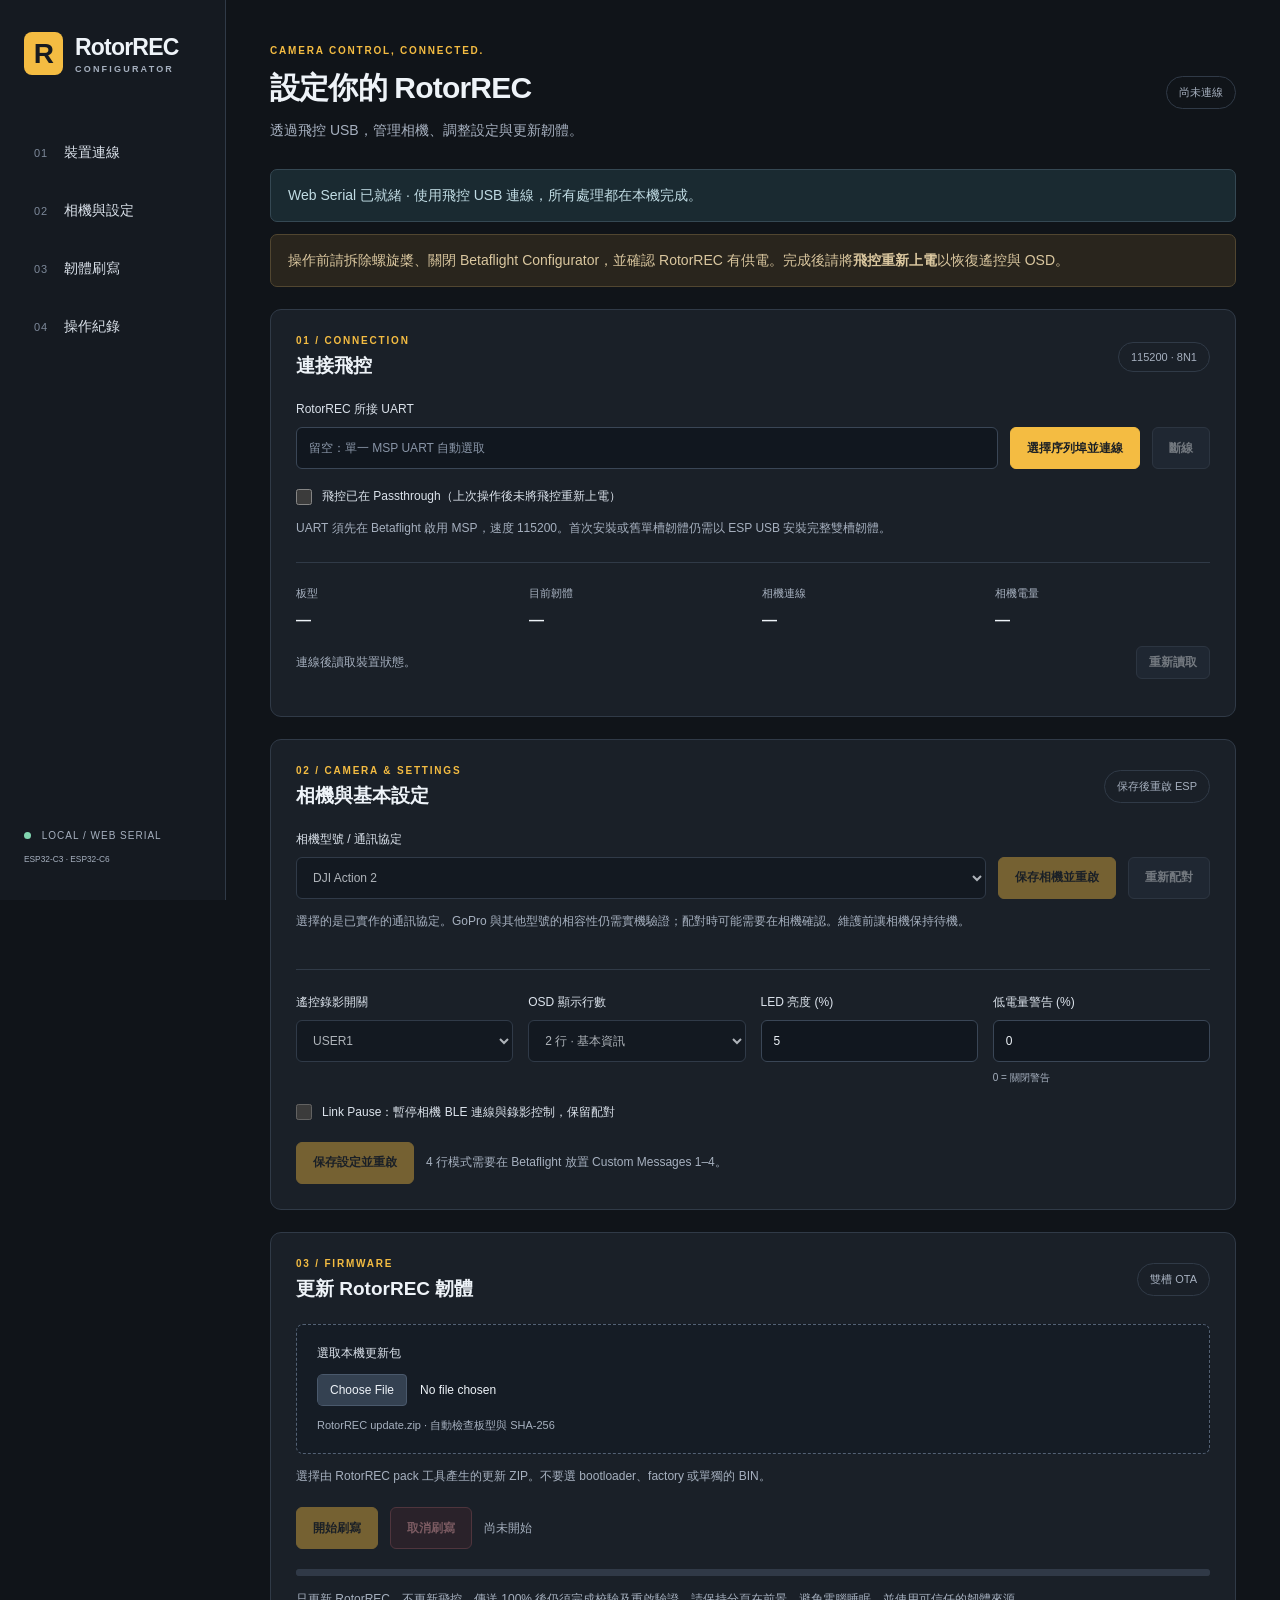
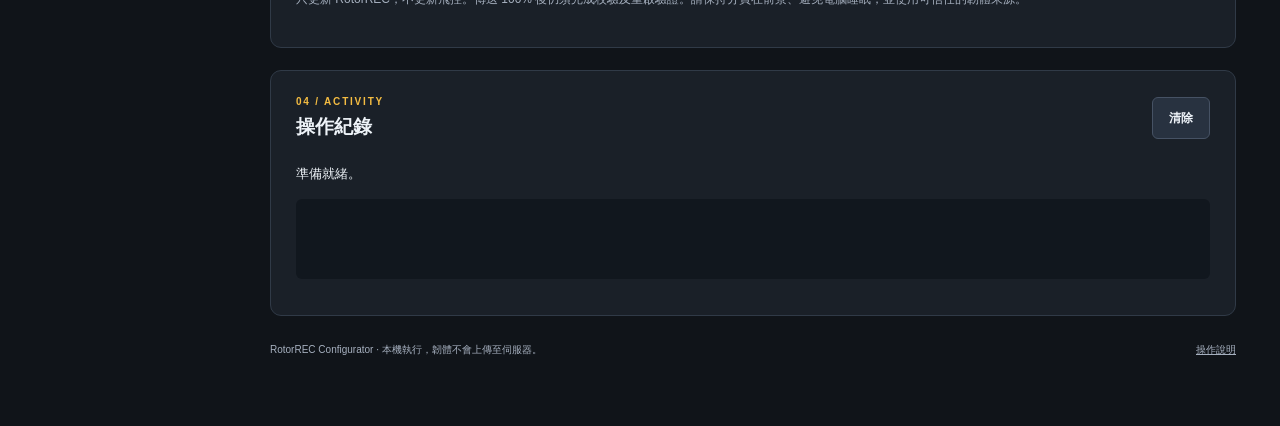
==== tools/web-configurator/index.html @ 885c6a10 "Add Chrome configurator and harden passthrough workflows" ====
<!doctype html>
<html lang="zh-Hant">
<head>
  <meta charset="utf-8"><meta name="viewport" content="width=device-width, initial-scale=1">
  <meta name="theme-color" content="#11151b"><title>RotorREC Configurator</title>
  <link rel="stylesheet" href="style.css"><script type="module" src="app.mjs"></script>
</head>
<body>
  <aside class="sidebar">
    <a class="brand" href="#connection"><span class="mark">R</span><span>RotorREC<small>CONFIGURATOR</small></span></a>
    <nav aria-label="設定區域"><a href="#connection">01 <span>裝置連線</span></a><a href="#camera-section">02 <span>相機與設定</span></a><a href="#firmware-section">03 <span>韌體刷寫</span></a><a href="#log-section">04 <span>操作紀錄</span></a></nav>
    <div class="sidebar-foot"><span class="dot"></span> LOCAL / WEB SERIAL<br><small>ESP32-C3 · ESP32-C6</small></div>
  </aside>
  <main>
    <header><div><p class="eyebrow">CAMERA CONTROL, CONNECTED.</p><h1>設定你的 RotorREC</h1><p>透過飛控 USB，管理相機、調整設定與更新韌體。</p></div><span id="connection-badge" class="badge">尚未連線</span></header>
    <div id="support" class="notice" role="status">使用桌面 Chrome 或 Edge，從 localhost 或 HTTPS 開啟。</div>
    <div class="notice warning">操作前請拆除螺旋槳、關閉 Betaflight Configurator，並確認 RotorREC 有供電。完成後請將<strong>飛控重新上電</strong>以恢復遙控與 OSD。</div>
    <section id="connection" class="card">
      <div class="section-heading"><div><p class="eyebrow">01 / CONNECTION</p><h2>連接飛控</h2></div><span class="label">115200 · 8N1</span></div>
      <div class="connection-row"><label>RotorREC 所接 UART <input id="uart" type="number" min="1" max="20" step="1" placeholder="留空：單一 MSP UART 自動選取"></label><button id="connect" class="primary">選擇序列埠並連線</button><button id="disconnect" disabled>斷線</button></div>
      <label class="check"><input id="direct" type="checkbox">飛控已在 Passthrough（上次操作後未將飛控重新上電）</label>
      <p class="hint">UART 須先在 Betaflight 啟用 MSP，速度 115200。首次安裝或舊單槽韌體仍需以 ESP USB 安裝完整雙槽韌體。</p>
      <div class="stats"><div><small>板型</small><strong id="board">—</strong></div><div><small>目前韌體</small><strong id="version">—</strong></div><div><small>相機連線</small><strong id="phase">—</strong></div><div><small>相機電量</small><strong id="battery">—</strong></div></div>
      <div class="status-row"><span id="device-status">連線後讀取裝置狀態。</span><button id="refresh" data-device disabled>重新讀取</button></div>
      <p id="pair-code" class="pair-code" hidden></p><p id="pending" class="hint"></p>
    </section>
    <section id="camera-section" class="card">
      <div class="section-heading"><div><p class="eyebrow">02 / CAMERA & SETTINGS</p><h2>相機與基本設定</h2></div><span class="label">保存後重啟 ESP</span></div>
      <fieldset id="camera-controls" disabled><legend class="sr-only">相機協定</legend><div class="connection-row"><label>相機型號 / 通訊協定<select id="camera"><option value="2">DJI Action 2</option><option value="1">DJI R SDK（Action 4 路徑）</option><option value="3">GoPro（Open GoPro BLE）</option></select></label><button id="save-camera" class="primary">保存相機並重啟</button><button id="pair">重新配對</button></div></fieldset>
      <p class="hint">選擇的是已實作的通訊協定。GoPro 與其他型號的相容性仍需實機驗證；配對時可能需要在相機確認。維護前讓相機保持待機。</p>
      <fieldset id="settings-controls" disabled><legend class="sr-only">基本設定</legend><div class="settings-grid">
        <label>遙控錄影開關<select id="user"><option value="40">USER1</option><option value="41">USER2</option><option value="42">USER3</option><option value="43">USER4</option></select></label>
        <label>OSD 顯示行數<select id="osd"><option value="2">2 行 · 基本資訊</option><option value="4">4 行 · 擴充資訊</option></select></label>
        <label>LED 亮度 (%)<input id="led" type="number" min="1" max="100" step="1" value="5"></label>
        <label>低電量警告 (%)<input id="low-battery" type="number" min="0" max="100" step="1" value="0"><small>0 = 關閉警告</small></label>
      </div><label class="check"><input id="link-pause" type="checkbox">Link Pause：暫停相機 BLE 連線與錄影控制，保留配對</label><div class="actions"><button id="save-settings" class="primary">保存設定並重啟</button><span class="hint">4 行模式需要在 Betaflight 放置 Custom Messages 1–4。</span></div></fieldset>
    </section>
    <section id="firmware-section" class="card">
      <div class="section-heading"><div><p class="eyebrow">03 / FIRMWARE</p><h2>更新 RotorREC 韌體</h2></div><span class="label">雙槽 OTA</span></div>
      <label class="file-picker">選取本機更新包 <input id="package" type="file" accept=".zip,application/zip"><span>RotorREC update.zip · 自動檢查板型與 SHA-256</span></label>
      <p id="package-info" class="hint">選擇由 RotorREC pack 工具產生的更新 ZIP。不要選 bootloader、factory 或單獨的 BIN。</p>
      <div class="actions"><button id="flash" class="primary" disabled>開始刷寫</button><button id="cancel" class="danger" disabled>取消刷寫</button><span id="progress-text" role="status">尚未開始</span></div>
      <progress id="progress" value="0" max="100" aria-label="韌體傳輸進度"></progress>
      <p class="hint">只更新 RotorREC，不更新飛控。傳送 100% 後仍須完成校驗及重啟驗證。請保持分頁在前景、避免電腦睡眠，並使用可信任的韌體來源。</p>
    </section>
    <section id="log-section" class="card"><div class="section-heading"><div><p class="eyebrow">04 / ACTIVITY</p><h2>操作紀錄</h2></div><button id="clear-log">清除</button></div><p id="result" role="status" aria-live="polite">準備就緒。</p><pre id="log" aria-label="操作紀錄"></pre></section>
    <footer>RotorREC Configurator · 本機執行，韌體不會上傳至伺服器。<a href="README.md">操作說明</a></footer>
  </main>
</body></html>
---- tools/web-configurator/style.css ----
:root{color-scheme:dark;--bg:#101419;--panel:#1a2028;--line:#303a47;--muted:#a6b0bf;--text:#eef3f8;--accent:#f4bc42;--green:#81d5b0;font-family:Inter,"Segoe UI","Microsoft JhengHei",sans-serif;font-size:14px}*{box-sizing:border-box}body{margin:0;background:var(--bg);color:var(--text)}a{color:inherit}.sidebar{position:fixed;inset:0 auto 0 0;width:226px;border-right:1px solid var(--line);padding:32px 24px;background:#151a21}.brand{display:flex;gap:12px;align-items:center;text-decoration:none;font-size:23px;font-weight:750;letter-spacing:-.8px}.mark{display:grid;place-items:center;background:var(--accent);color:#171b21;width:39px;height:43px;border-radius:8px;font-size:28px}.brand small{display:block;color:var(--muted);font-size:9px;letter-spacing:2.2px;margin-top:3px}nav{display:grid;gap:10px;margin-top:54px}nav a{text-decoration:none;color:#7d899a;padding:15px 10px;border-radius:7px;font-size:11px;letter-spacing:1px}nav span{color:#dce3ec;font-size:14px;letter-spacing:0;margin-left:12px}nav a:hover,nav a:focus-visible{background:#252d38;color:var(--accent)}.sidebar-foot{position:absolute;bottom:30px;font-size:10px;line-height:2.3;letter-spacing:1px;color:var(--muted)}.sidebar-foot small{letter-spacing:0}.dot{display:inline-block;width:7px;height:7px;background:var(--green);border-radius:50%;margin-right:7px}main{max-width:1410px;margin-left:226px;padding:42px 44px}header{display:flex;justify-content:space-between;align-items:center;gap:20px;margin-bottom:26px}h1{font-size:30px;letter-spacing:-.8px;margin:9px 0 10px}h2{font-size:19px;margin:7px 0 0}header p{color:var(--muted);margin:0;line-height:1.7}.eyebrow{font-size:10px;letter-spacing:1.8px;font-weight:650;color:var(--accent);margin:0}.badge,.label{white-space:nowrap;border:1px solid var(--line);border-radius:30px;padding:8px 12px;font-size:11px;color:var(--muted)}.badge.connected{color:var(--green);border-color:#436b59}.notice{padding:13px 17px;border-radius:7px;border:1px solid #354853;background:#1a2a31;line-height:1.8;margin-bottom:12px;color:#c1dce4}.notice.warning{border-color:#514630;background:#29251d;color:#dac79f}.notice[hidden]{display:none}.card{border:1px solid var(--line);border-radius:11px;background:var(--panel);padding:25px;margin-top:22px;scroll-margin-top:20px}.section-heading{display:flex;justify-content:space-between;align-items:center;margin-bottom:22px;gap:15px}label{display:flex;flex-direction:column;gap:9px;font-size:12px;color:#dce3ec}input,select,button{font:inherit}input,select{width:100%;background:#11171f;border:1px solid #3a4656;color:var(--text);border-radius:6px;padding:11px 12px;min-height:42px}input::placeholder{color:#8995a7;font-size:12px}input[type=checkbox]{width:16px;min-height:16px;height:16px;margin:0;accent-color:var(--accent)}button{border:1px solid #465264;background:#283240;border-radius:6px;color:#eef3f8;padding:11px 16px;font-size:12px;font-weight:650;cursor:pointer;min-height:42px;white-space:nowrap}button.primary{background:var(--accent);color:#1c2025;border-color:var(--accent)}button.danger{border-color:#99525b;color:#ffabb1;background:#40262d}button:hover:not(:disabled){filter:brightness(1.12)}button:disabled{opacity:.42;cursor:not-allowed}input:focus-visible,select:focus-visible,button:focus-visible,a:focus-visible{outline:2px solid var(--accent);outline-offset:3px}.connection-row{display:flex;align-items:end;gap:12px}.connection-row label{flex:1;min-width:220px}.check{flex-direction:row;align-items:center;gap:10px;line-height:1.6;margin-top:18px}.hint{color:var(--muted);font-size:12px;line-height:1.8}.stats{display:grid;grid-template-columns:repeat(4,1fr);gap:18px;padding:23px 0 18px;border-top:1px solid var(--line);margin-top:22px}.stats small{display:block;color:var(--muted);font-size:11px;margin-bottom:10px}.stats strong{font-size:15px;overflow-wrap:anywhere}.status-row{display:flex;align-items:center;justify-content:space-between;gap:15px;color:var(--muted);font-size:12px}.status-row button{min-height:32px;padding:7px 12px}fieldset{border:0;padding:0;margin:0;min-width:0}.settings-grid{display:grid;grid-template-columns:repeat(4,1fr);gap:15px;border-top:1px solid var(--line);padding-top:24px;margin-top:24px}label small{font-size:10px;color:var(--muted)}.actions{display:flex;align-items:center;gap:12px;flex-wrap:wrap;margin-top:20px}.file-picker{border:1px dashed #536174;padding:20px;background:#151c25;border-radius:7px;gap:12px}.file-picker input{background:transparent;border:0;padding:0;min-height:30px}.file-picker input::file-selector-button{background:#344151;color:var(--text);border:1px solid #4a596c;border-radius:4px;padding:8px 12px;margin-right:13px;cursor:pointer}.file-picker span{color:var(--muted);font-size:11px}progress{width:100%;height:7px;margin-top:20px;accent-color:var(--accent);border:0;background:#303947;border-radius:4px}progress::-webkit-progress-bar{background:#303947;border-radius:4px}progress::-webkit-progress-value{background:var(--accent);border-radius:4px}#progress-text{color:var(--muted);font-size:12px}.pair-code{color:var(--accent);font-size:17px}#log{white-space:pre-wrap;overflow-wrap:anywhere;font:11px/1.9 Consolas,monospace;color:#a8bacb;background:#11171e;border-radius:6px;padding:15px;max-height:240px;overflow:auto;min-height:80px}#result{font-size:13px;line-height:1.8}#result.error{color:#ffabb1}#result.success{color:var(--green)}footer{display:flex;justify-content:space-between;gap:20px;color:var(--muted);font-size:10px;line-height:1.8;padding:25px 0}.sr-only{position:absolute;width:1px;height:1px;padding:0;margin:-1px;overflow:hidden;clip:rect(0,0,0,0);white-space:nowrap;border:0}@media(max-width:1100px){.sidebar{width:190px;padding:30px 18px}main{margin-left:190px;padding:30px 24px}.connection-row{flex-wrap:wrap}.connection-row label{flex-basis:100%}.settings-grid{grid-template-columns:repeat(2,1fr)}.stats{grid-template-columns:repeat(2,1fr)}}@media(max-width:680px){.sidebar{position:static;width:auto;padding:20px;border-right:0;border-bottom:1px solid var(--line)}nav{display:flex;justify-content:space-between;margin-top:18px;gap:3px}nav a{padding:6px;font-size:0}nav span{font-size:12px;margin:0}.sidebar-foot{display:none}main{margin:0;padding:24px 14px}header{align-items:start}h1{font-size:24px}.badge{font-size:10px;padding:7px}.card{padding:20px 17px}.label{font-size:9px;padding:6px 9px}.settings-grid{gap:13px}.actions .hint{flex-basis:100%}.connection-row button{flex:1}footer{flex-direction:column;gap:6px}}@media(prefers-reduced-motion:no-preference){html{scroll-behavior:smooth}}
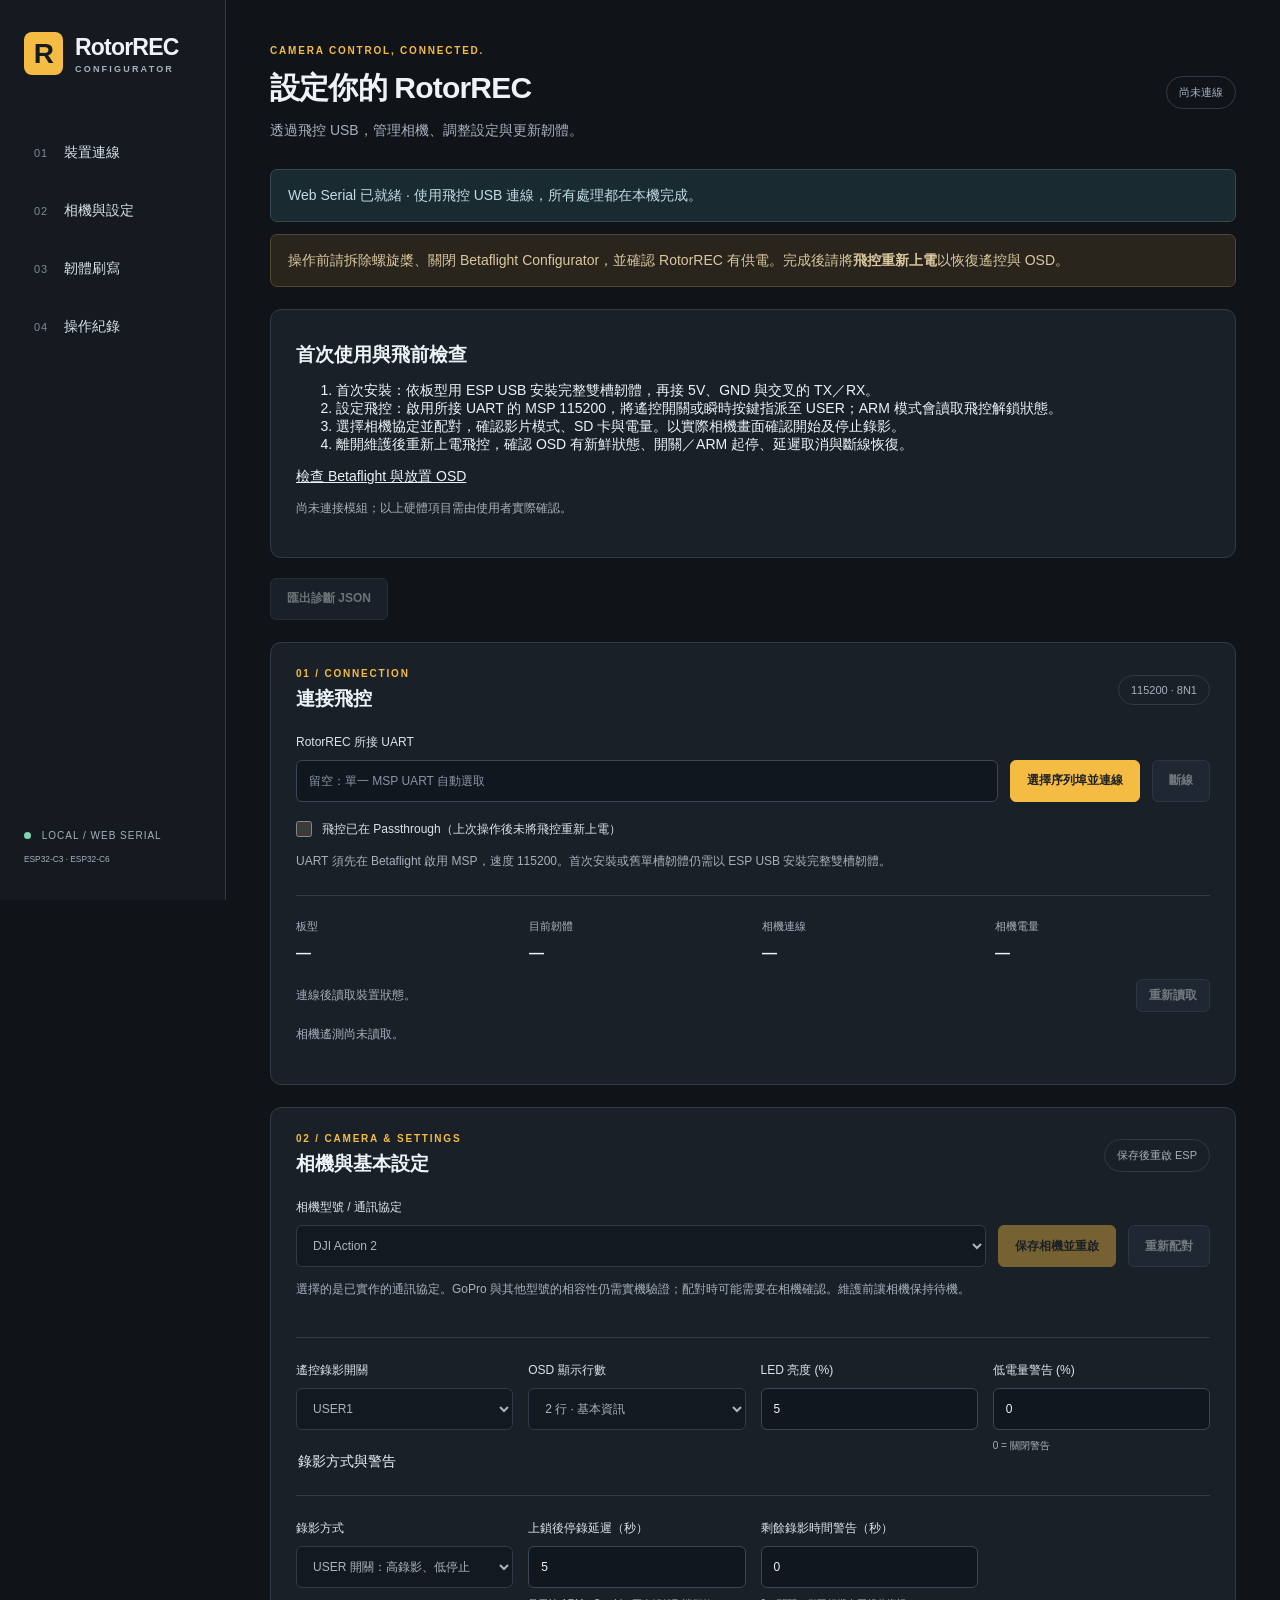
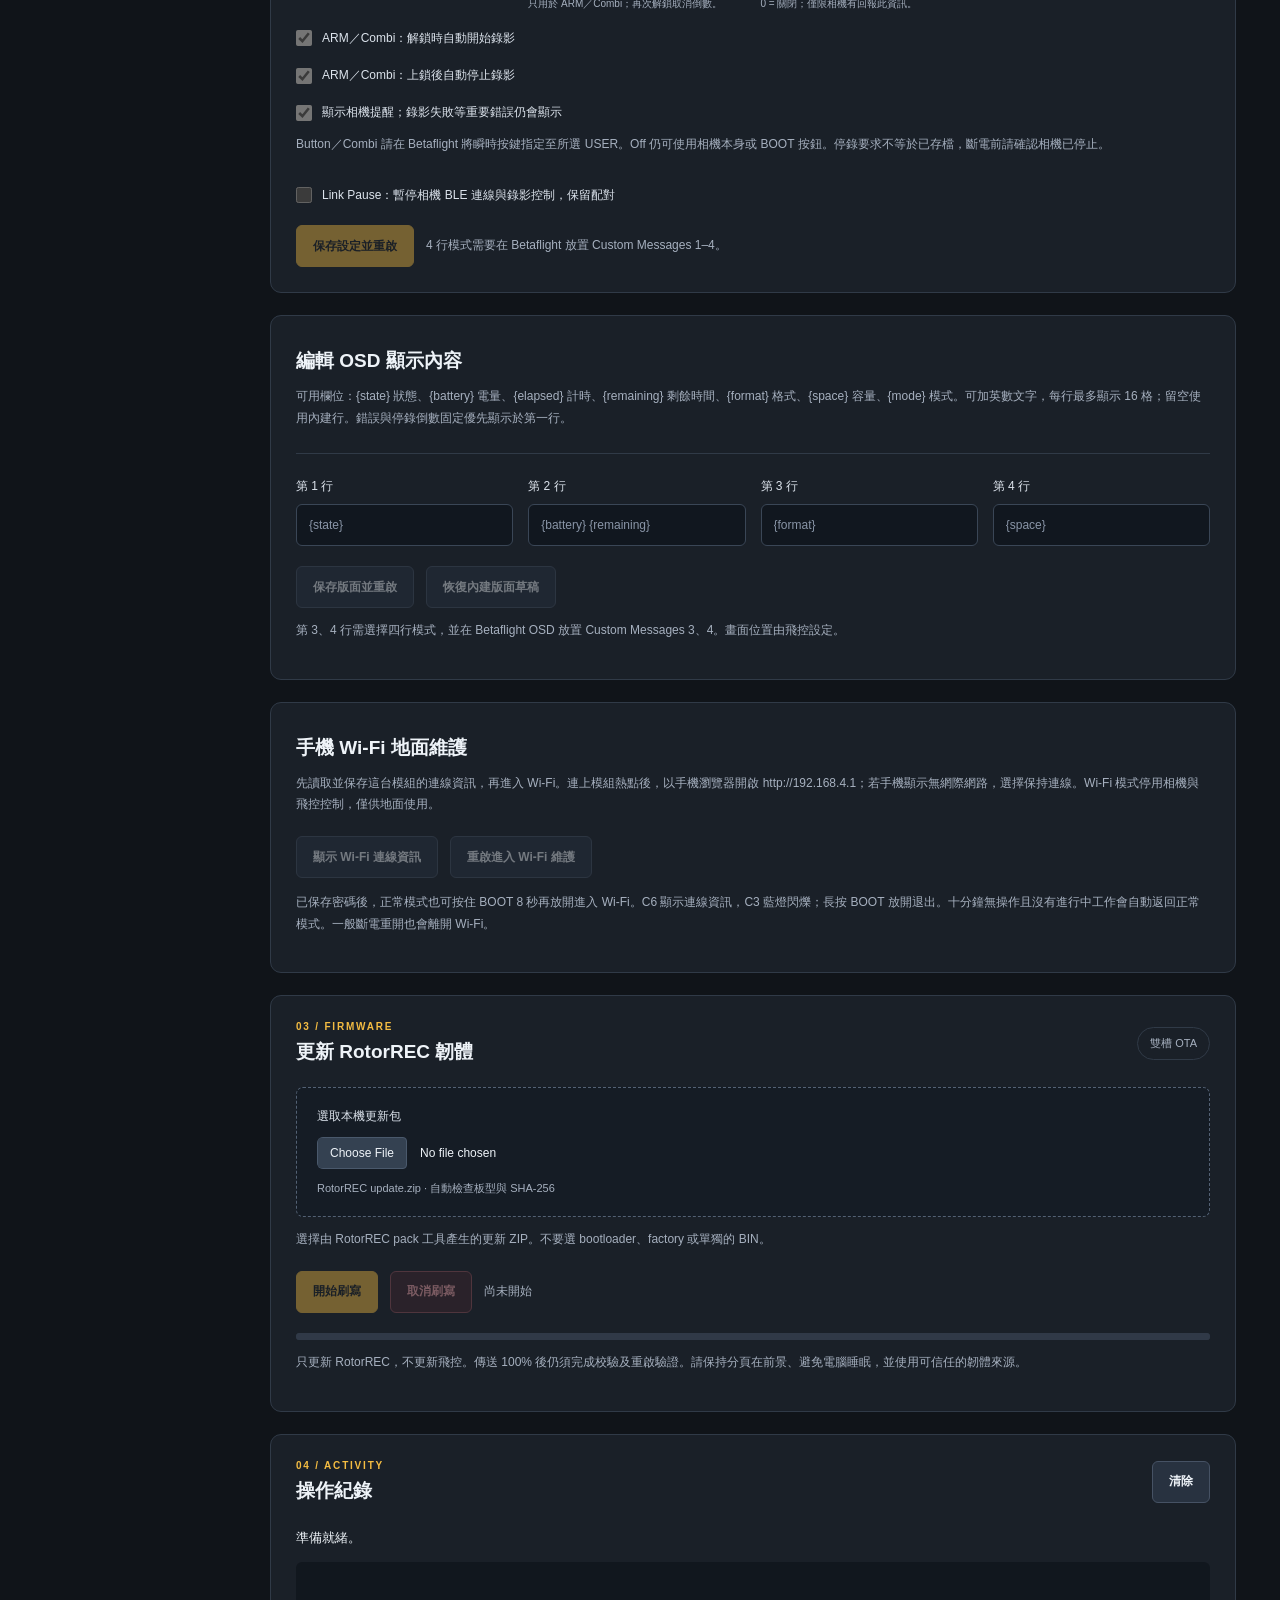
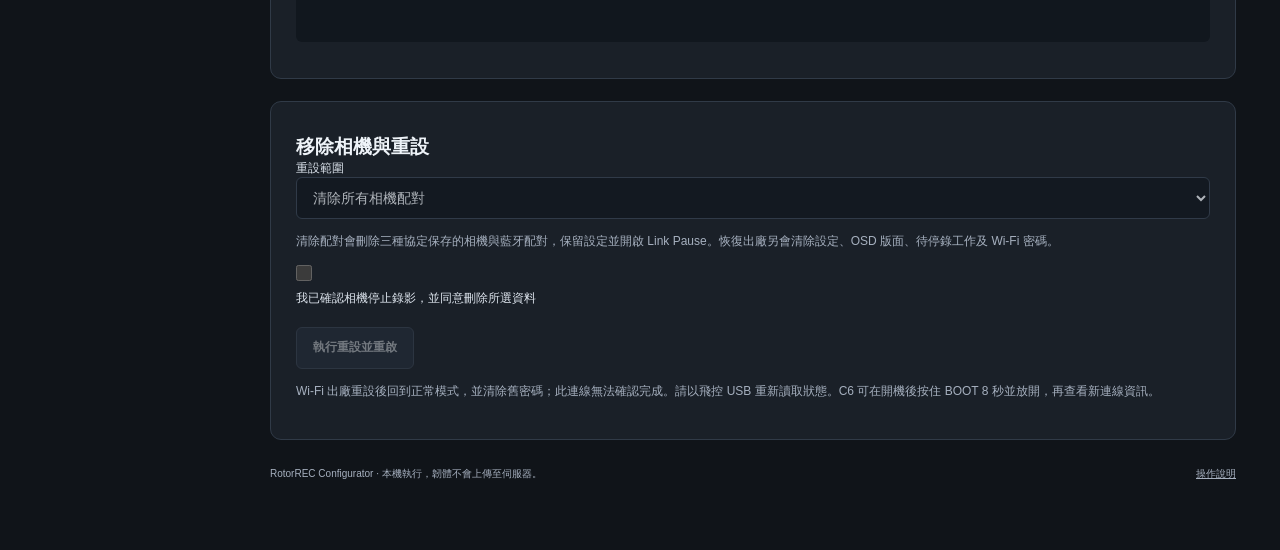
==== commit c413bcef: "Complete recording feedback, automation and ground setup workflows Add camera telemetry and warnings" ====
--- a/tools/web-configurator/index.html
+++ b/tools/web-configurator/index.html
@@ -12,17 +12,25 @@
     <div class="sidebar-foot"><span class="dot"></span> LOCAL / WEB SERIAL<br><small>ESP32-C3 · ESP32-C6</small></div>
   </aside>
   <main>
-    <header><div><p class="eyebrow">CAMERA CONTROL, CONNECTED.</p><h1>設定你的 RotorREC</h1><p>透過飛控 USB，管理相機、調整設定與更新韌體。</p></div><span id="connection-badge" class="badge">尚未連線</span></header>
+    <header><div><p class="eyebrow">CAMERA CONTROL, CONNECTED.</p><h1>設定你的 RotorREC</h1><p id="connection-description">透過飛控 USB，管理相機、調整設定與更新韌體。</p></div><span id="connection-badge" class="badge">尚未連線</span></header>
     <div id="support" class="notice" role="status">使用桌面 Chrome 或 Edge，從 localhost 或 HTTPS 開啟。</div>
-    <div class="notice warning">操作前請拆除螺旋槳、關閉 Betaflight Configurator，並確認 RotorREC 有供電。完成後請將<strong>飛控重新上電</strong>以恢復遙控與 OSD。</div>
+    <div id="maintenance-notice" class="notice warning">操作前請拆除螺旋槳、關閉 Betaflight Configurator，並確認 RotorREC 有供電。完成後請將<strong>飛控重新上電</strong>以恢復遙控與 OSD。</div>
+    <section id="first-use" class="card"><h2>首次使用與飛前檢查</h2><ol><li>首次安裝：依板型用 ESP USB 安裝完整雙槽韌體，再接 5V、GND 與交叉的 TX／RX。</li>
+      <li>設定飛控：啟用所接 UART 的 MSP 115200，將遙控開關或瞬時按鍵指派至 USER；ARM 模式會讀取飛控解鎖狀態。</li>
+      <li>選擇相機協定並配對，確認影片模式、SD 卡與電量。以實際相機畫面確認開始及停止錄影。</li>
+      <li>離開維護後重新上電飛控，確認 OSD 有新鮮狀態、開關／ARM 起停、延遲取消與斷線恢復。</li></ol>
+      <a href="bf-setup.html" target="_blank" rel="noopener">檢查 Betaflight 與放置 OSD</a><p id="preflight-status" class="hint">尚未連接模組；以上硬體項目需由使用者實際確認。</p>
+    </section>
+    <div class="actions"><button id="export-diagnostics" disabled>匯出診斷 JSON</button></div>
     <section id="connection" class="card">
-      <div class="section-heading"><div><p class="eyebrow">01 / CONNECTION</p><h2>連接飛控</h2></div><span class="label">115200 · 8N1</span></div>
+      <div class="section-heading"><div><p class="eyebrow">01 / CONNECTION</p><h2 id="connection-title">連接飛控</h2></div><span id="transport-label" class="label">115200 · 8N1</span></div>
       <div class="connection-row"><label>RotorREC 所接 UART <input id="uart" type="number" min="1" max="20" step="1" placeholder="留空：單一 MSP UART 自動選取"></label><button id="connect" class="primary">選擇序列埠並連線</button><button id="disconnect" disabled>斷線</button></div>
       <label class="check"><input id="direct" type="checkbox">飛控已在 Passthrough（上次操作後未將飛控重新上電）</label>
-      <p class="hint">UART 須先在 Betaflight 啟用 MSP，速度 115200。首次安裝或舊單槽韌體仍需以 ESP USB 安裝完整雙槽韌體。</p>
+      <p id="connection-hint" class="hint">UART 須先在 Betaflight 啟用 MSP，速度 115200。首次安裝或舊單槽韌體仍需以 ESP USB 安裝完整雙槽韌體。</p>
       <div class="stats"><div><small>板型</small><strong id="board">—</strong></div><div><small>目前韌體</small><strong id="version">—</strong></div><div><small>相機連線</small><strong id="phase">—</strong></div><div><small>相機電量</small><strong id="battery">—</strong></div></div>
       <div class="status-row"><span id="device-status">連線後讀取裝置狀態。</span><button id="refresh" data-device disabled>重新讀取</button></div>
       <p id="pair-code" class="pair-code" hidden></p><p id="pending" class="hint"></p>
+      <p id="camera-telemetry" class="hint">相機遙測尚未讀取。</p><p id="camera-warnings" role="status"></p>
     </section>
     <section id="camera-section" class="card">
       <div class="section-heading"><div><p class="eyebrow">02 / CAMERA & SETTINGS</p><h2>相機與基本設定</h2></div><span class="label">保存後重啟 ESP</span></div>
@@ -33,8 +41,25 @@
         <label>OSD 顯示行數<select id="osd"><option value="2">2 行 · 基本資訊</option><option value="4">4 行 · 擴充資訊</option></select></label>
         <label>LED 亮度 (%)<input id="led" type="number" min="1" max="100" step="1" value="5"></label>
         <label>低電量警告 (%)<input id="low-battery" type="number" min="0" max="100" step="1" value="0"><small>0 = 關閉警告</small></label>
-      </div><label class="check"><input id="link-pause" type="checkbox">Link Pause：暫停相機 BLE 連線與錄影控制，保留配對</label><div class="actions"><button id="save-settings" class="primary">保存設定並重啟</button><span class="hint">4 行模式需要在 Betaflight 放置 Custom Messages 1–4。</span></div></fieldset>
+      </div><fieldset id="record-controls" disabled><legend>錄影方式與警告</legend><div class="settings-grid">
+        <label>錄影方式<select id="record-mode"><option value="0">USER 開關：高錄影、低停止</option><option value="1">ARM：解鎖錄影、上鎖延遲停止</option><option value="2">Button：USER 瞬時按鍵切換錄影</option><option value="3">Combi：ARM 自動＋USER 按鍵</option><option value="4">Off：只監看，不自動控制</option></select></label>
+        <label>上鎖後停錄延遲（秒）<input id="stop-delay" type="number" min="0" max="30" step="1" value="5"><small>只用於 ARM／Combi；再次解鎖取消倒數。</small></label>
+        <label>剩餘錄影時間警告（秒）<input id="low-remaining" type="number" min="0" max="3600" step="1" value="0"><small>0 = 關閉；僅限相機有回報此資訊。</small></label>
+      </div><label class="check"><input id="auto-record" type="checkbox" checked>ARM／Combi：解鎖時自動開始錄影</label>
+      <label class="check"><input id="auto-stop" type="checkbox" checked>ARM／Combi：上鎖後自動停止錄影</label>
+      <label class="check"><input id="heads-up" type="checkbox" checked>顯示相機提醒；錄影失敗等重要錯誤仍會顯示</label>
+      <p class="hint">Button／Combi 請在 Betaflight 將瞬時按鍵指定至所選 USER。Off 仍可使用相機本身或 BOOT 按鈕。停錄要求不等於已存檔，斷電前請確認相機已停止。</p></fieldset>
+      <label class="check"><input id="link-pause" type="checkbox">Link Pause：暫停相機 BLE 連線與錄影控制，保留配對</label><div class="actions"><button id="save-settings" class="primary">保存設定並重啟</button><span class="hint">4 行模式需要在 Betaflight 放置 Custom Messages 1–4。</span></div></fieldset>
     </section>
+    <section class="card"><h2>編輯 OSD 顯示內容</h2><fieldset id="layout-controls" disabled>
+      <p class="hint">可用欄位：{state} 狀態、{battery} 電量、{elapsed} 計時、{remaining} 剩餘時間、{format} 格式、{space} 容量、{mode} 模式。可加英數文字，每行最多顯示 16 格；留空使用內建行。錯誤與停錄倒數固定優先顯示於第一行。</p>
+      <div class="settings-grid"><label>第 1 行<input id="layout-0" maxlength="63" placeholder="{state}"></label><label>第 2 行<input id="layout-1" maxlength="63" placeholder="{battery} {remaining}"></label>
+      <label>第 3 行<input id="layout-2" maxlength="63" placeholder="{format}"></label><label>第 4 行<input id="layout-3" maxlength="63" placeholder="{space}"></label></div>
+      <div class="actions"><button id="save-layout">保存版面並重啟</button><button id="reset-layout">恢復內建版面草稿</button></div><p class="hint">第 3、4 行需選擇四行模式，並在 Betaflight OSD 放置 Custom Messages 3、4。畫面位置由飛控設定。</p>
+    </fieldset></section>
+    <section class="card"><h2>手機 Wi-Fi 地面維護</h2><fieldset id="wifi-controls" disabled><p class="hint">先讀取並保存這台模組的連線資訊，再進入 Wi-Fi。連上模組熱點後，以手機瀏覽器開啟 http://192.168.4.1；若手機顯示無網際網路，選擇保持連線。Wi-Fi 模式停用相機與飛控控制，僅供地面使用。</p>
+      <div class="actions"><button id="wifi-info">顯示 Wi-Fi 連線資訊</button><button id="wifi-enter" disabled>重啟進入 Wi-Fi 維護</button><button id="wifi-exit" hidden>退出 Wi-Fi，恢復運行</button></div>
+      <pre id="wifi-credentials"></pre><p class="hint">已保存密碼後，正常模式也可按住 BOOT 8 秒再放開進入 Wi-Fi。C6 顯示連線資訊，C3 藍燈閃爍；長按 BOOT 放開退出。十分鐘無操作且沒有進行中工作會自動返回正常模式。一般斷電重開也會離開 Wi-Fi。</p></fieldset></section>
     <section id="firmware-section" class="card">
       <div class="section-heading"><div><p class="eyebrow">03 / FIRMWARE</p><h2>更新 RotorREC 韌體</h2></div><span class="label">雙槽 OTA</span></div>
       <label class="file-picker">選取本機更新包 <input id="package" type="file" accept=".zip,application/zip"><span>RotorREC update.zip · 自動檢查板型與 SHA-256</span></label>
@@ -44,6 +69,13 @@
       <p class="hint">只更新 RotorREC，不更新飛控。傳送 100% 後仍須完成校驗及重啟驗證。請保持分頁在前景、避免電腦睡眠，並使用可信任的韌體來源。</p>
     </section>
     <section id="log-section" class="card"><div class="section-heading"><div><p class="eyebrow">04 / ACTIVITY</p><h2>操作紀錄</h2></div><button id="clear-log">清除</button></div><p id="result" role="status" aria-live="polite">準備就緒。</p><pre id="log" aria-label="操作紀錄"></pre></section>
-    <footer>RotorREC Configurator · 本機執行，韌體不會上傳至伺服器。<a href="README.md">操作說明</a></footer>
+    <section class="card"><h2>移除相機與重設</h2><fieldset id="reset-controls" disabled>
+      <label for="reset-scope">重設範圍</label><select id="reset-scope"><option value="1">清除所有相機配對</option><option value="2">恢復出廠設定</option></select>
+      <p class="hint">清除配對會刪除三種協定保存的相機與藍牙配對，保留設定並開啟 Link Pause。恢復出廠另會清除設定、OSD 版面、待停錄工作及 Wi-Fi 密碼。</p>
+      <label><input type="checkbox" id="reset-confirm">我已確認相機停止錄影，並同意刪除所選資料</label>
+      <div class="actions"><button id="reset-device" disabled>執行重設並重啟</button></div>
+      <p class="hint">Wi-Fi 出廠重設後回到正常模式，並清除舊密碼；此連線無法確認完成。請以飛控 USB 重新讀取狀態。C6 可在開機後按住 BOOT 8 秒並放開，再查看新連線資訊。</p>
+    </fieldset></section>
+    <footer>RotorREC Configurator · 本機執行，韌體不會上傳至伺服器。<a id="help-link" href="README.md">操作說明</a></footer>
   </main>
 </body></html>
